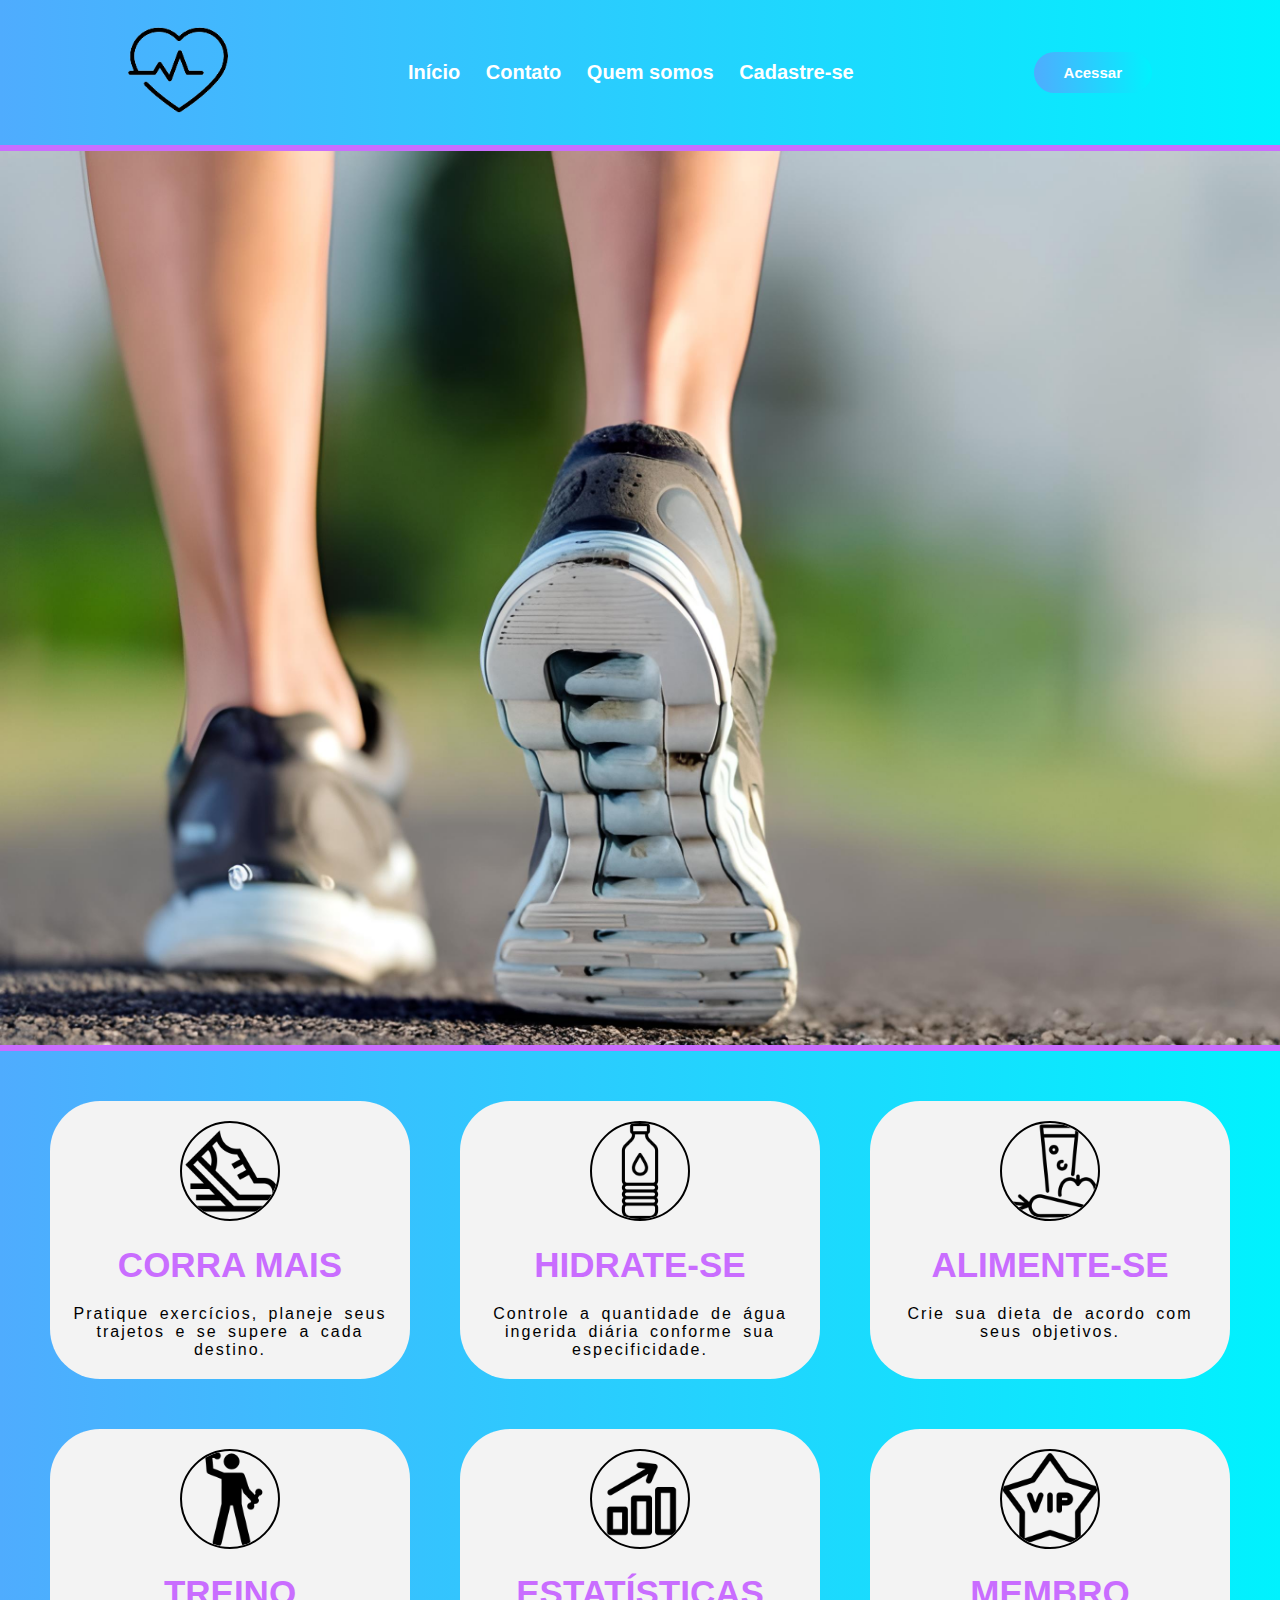
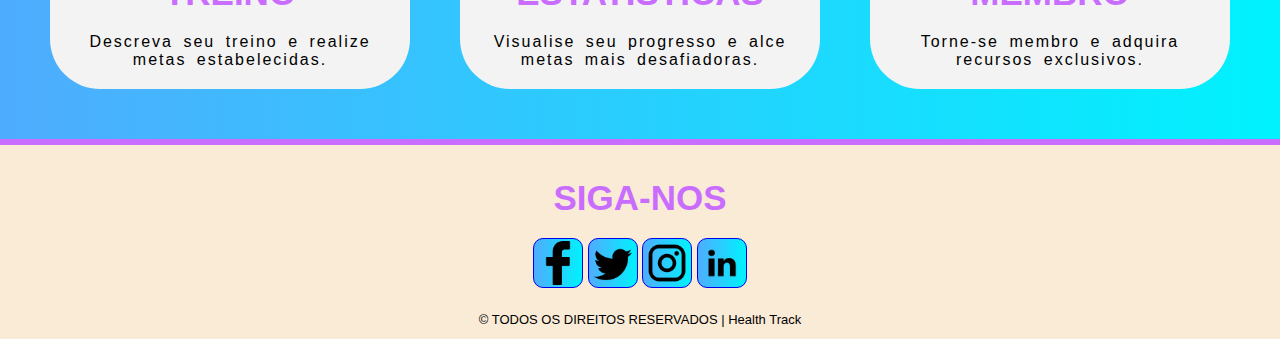
==== index.html @ e5e4f280 "make it better" ====
<!DOCTYPE html>
<html lang="pt-br">



<head>
  <meta charset="UTF-8">
  <meta http-equiv="X-UA-Compatible" content="IE=edge">
  <meta name="viewport" content="width=device-width, initial-scale=1.0">
  <title>Health Track</title>
  <link rel="icon" type="image/x-icon" href="/images/favicon.png">
  <link rel="stylesheet" href="static/estilos.css">

</head>

<body>

<!-- HEADER -->
  <div class="flex-container">
    <div class="flex-item">
      <a href="index.html"><img src="images/favicon.png" alt="Health Track" width="100px"></a>
    </div>
    <div class="flex-item">
      <ul>
        <li><a href="index.html">Início</a></li>
        <li><a href="#">Contato</a></li>
        <li><a href="somos.html">Quem somos</a></li>
        <li><a href="cadastrar.html">Cadastre-se</a></li>
      </ul>
    </div>
      <div>
        <a href="acessar.html"><button type="button">Acessar</button></a>
      </div>
  </div>

<!------------------------------------------------------------------------------->

<!-- MIDDLE -->

  <!-- IMG -->
  <div class="container"></div>

  <!-- CONTENT -->
  <div class="grid-container">

    <div class="grid-item">

      <div>
        <img src="images/tenis-de-corrida.png" alt="ok" width="100px">
      </div>

      <div>
        <h3>CORRA MAIS</h3>
      </div>

      <div>
        <p>Pratique exercícios, planeje seus trajetos e se supere a cada destino.</p>
      </div> 
    </div>

    <div class="grid-item">

      <div>
        <img src="images/garrafa-agua.png" alt="ok" width="100px">
      </div>

      <div>
        <h3>HIDRATE-SE</h3>
      </div>

      <div>
        <p>Controle a quantidade de água ingerida diária conforme sua especificidade.</p>
      </div>

    </div>

    <div class="grid-item">

      <div>
        <img src="images/alimento.png" alt="ok" width="100px">
      </div>

      <div>
        <h3>ALIMENTE-SE</h3>
      </div>

      <div>
        <p>Crie sua dieta de acordo com seus objetivos.</p>
      </div>

    </div>

    <div class="grid-item">

      <div>
        <img src="images/exercicio.png" alt="ok" width="100px">
      </div>

      <div>
        <h3>TREINO</h3>
      </div>

      <div>
        <p>Descreva seu treino e realize metas estabelecidas.</p>
      </div>

    </div>

    <div class="grid-item">

      <div>
        <img src="images/estatistica.png" alt="ok" width="100px">
      </div>

      <div>
        <h3>ESTATÍSTICAS</h3>
      </div>

      <div>
        <p>Visualise seu progresso e alce metas mais desafiadoras. </p>
      </div>

    </div>

    <div class="grid-item">

      <div>
        <img src="images/vip.png" alt="ok" width="100px">
      </div>

      <div>
        <h3>MEMBRO</h3>
      </div>

      <div>
        <p>Torne-se membro e adquira recursos exclusivos.</p>
      </div>

    </div>
  </div>

<!------------------------------------------------------------------------------->

<!-- FOOTER -->
  <div class="flex-footer">
    <div class="flex-footer-icons">
      <h3>SIGA-NOS</h3>
      <a href="#"><img src="images/icon-facebook.png" alt="facebook"></a>
      <a href="#"><img src="images/icon-twitter.png" alt="twitter"></a>
      <a href="#"><img src="images/icon-instagram.png" alt="instagram"></a>
      <a href="#"><img src="images/icon-linkedin.png" alt="linkedin"></a>
    </div>
    <p>© TODOS OS DIREITOS RESERVADOS | Health Track</p>
  </div>

</body>

</html>
---- static/estilos.css ----
body {
  background-image: linear-gradient(to right, #4facfe 0%, #00f2fe 100%);
  font-family: 'Roboto', sans-serif;
}

@import url(https://fonts.googleapis.com/css2?family=Roboto&display=swap);

* {
  margin: 0px;
  padding: 0px;
  box-sizing: border-box;
}


h2 {
text-transform: uppercase;
font-weight: 600;
text-align: center;
margin-bottom: 32px;
color: rgb(201, 109, 255);
margin-top: 32px;
}


/* HEADER */

.flex-container {
  display: flex;
  align-items: center;
  justify-content: space-between;
  padding-top: 20px;
  padding-bottom: 20px;
  padding-left: 10%;
  padding-right: 10%;
  border-bottom: 6px solid rgb(201, 109, 255);
}



.flex-item {
  font-family: Verdana, Geneva, Tahoma, sans-serif;
  font-size: 20px;

}

.flex-item img {
  transition: .4s;
}

.flex-item img:hover {
  transform: scale(1.3);
}

.flex-item ul li {
  list-style-type: none;
  display: inline-block;
}

.flex-item ul li a {
  color: rgb(255, 255, 255);
  text-decoration: none;
  font-weight: bold;
  margin: 10px;
  
}

.flex-item ul li a:hover {
  color: rgb(201, 109, 255);
  transition: .3s;
}

button {
  border: none;
  padding: 12px 30px;
  border-radius: 30px;
  color: rgb(255, 255, 255);
  font-weight: bold;
  font-size: 15px;
  transition: .4s;
  background-image: linear-gradient(to right, #4facfe 0%, #00f2fe 100%);
}

button:hover {
  transform: scale(1.3);
  cursor: pointer;
}


/* MIDDLE */

     /* IMG */
.container {
  max-width: 100%; 
  height: 900px;
  min-height: 300px;
  background-repeat: no-repeat;
  background-image: url("../images/exercicio-fisico.png");
  background-size: cover;
  border-bottom: 6px solid rgb(201, 109, 255);
}




      /* CONTENT */
.grid-container {
  display: grid;
  gap: 50px;
  grid-template-columns: repeat(auto-fill, minmax(320px, 1fr));
  margin-top: 50px;
  margin-left: 50px;
  margin-right: 50px;
  margin-bottom: 50px;
  
}

.grid-item {

  background: rgb(243, 243, 243);
  border-radius: 50px;
  display: flex;
  flex-direction: column;
  align-items: center;
  padding: 20px;
  transition: .4s;
}

.grid-item:hover {
  transform: scale(1.2);
  cursor: pointer;
  
}

.grid-item img {
  border-style: solid;
  border-width: 2px;
  border-radius: 50%;
}

.grid-item h3 {
  font-size: 35px;
  font-family: Verdana, Geneva, Tahoma, sans-serif;
  color: rgb(201, 109, 255);
  margin-top: 20px;
  margin-bottom: 20px;
}

.grid-item p {
  letter-spacing: 2px; word-spacing: 4px;
  text-align: center;
}


/* FOOTER */

.flex-footer {
  height: 200px;
  background-color: antiquewhite;
  display: flex;
  flex-direction: column;
  justify-content: center;
  align-items: center;
  font-family: Arial, Helvetica, sans-serif;
  border-top: 6px solid rgb(201, 109, 255);

}

.flex-footer div {
  padding: 20px;
}


.flex-footer-icons img {
  width: 50px;
  height: 50px;
  background-size: cover;
  background-position: center;
  border-style: solid;
  border-width: 1px;
  border-radius: 20%;
  padding: 2px;
  background-image: linear-gradient(to right, #4facfe 0%, #00f2fe 100%);
}

.flex-footer-icons h3 {
  font-size: 35px;
  font-family: Verdana, Geneva, Tahoma, sans-serif;
  color: rgb(201, 109, 255);
  margin-top: 20px;
  margin-bottom: 20px;
  text-align: center;
}

.flex-footer p {
  font-size: 13px;
  margin-bottom: 20px;
}


/* FORM LOGIN */ 

.form-login {
  font-weight: 400;
  margin: 50px;
  display: flex;
  justify-content: center;
  align-items: center;
  background-image: linear-gradient(to right, #4facfe 0%, #00f2fe 100%);
}

.flex-login {
  width: 500px;
  background-color: rgb(255, 255, 255);
  border-radius: 20%
}

.flex-login-top {
  padding: 40px 40px 20px; 
  position: relative;
  display: flex;
  flex-direction: column;
}


.flex-login-input {
  display: flex;
  align-items: center;
  margin-bottom: 32px;
}

.flex-login-input p {
  font-size: 13px;
  color: rgb(201, 109, 255);
}


.flex-login-inputt 
{
  display: flex;
  justify-content: flex-end;
  font-size: 13px;
  color: rgb(38, 0, 255);
  font-weight: 600;
  cursor: pointer;
  font-size: 13px;
}

.flex-login-input span {
  color: rgb(38, 0, 255);
  font-weight: 600;
  cursor: pointer;
  font-size: 13px;

}
.flex-login-input input {
  font-size: 14px;
  font-weight: 500;
  padding: 4px 0;
  width: 100%;
  border: none;
  border-bottom: 2px solid rgb(0, 0, 0);
  transition: 500ms ease all;
}

.flex-login-input input:focus{
  outline: none;
  box-shadow: 0 1px 0 0 #00f2fe;
  border-color: #4facfe;
}

.flex-login-input input[type="checkbox"]{
  width: 20px;
  height: 20px;
  margin-right: 20px;
}
.flex-login-input input[type="checkbox"]:focus{
  outline: none;
  box-shadow: none;
  border-color: none;
}


.flex-login-input button {
  border: none;
  padding: 12px 30px;
  margin-right: 20px;
  border-radius: 30px;
  color: rgb(255, 255, 255);
  font-weight: bold;
  font-size: 15px;
  transition: .4s;
  background-image: linear-gradient(to right, #4facfe 0%, #00f2fe 100%);
}

button:hover {
  transform: scale(1.3);
  cursor: pointer;
}

.flex-login-buttom {
  display: flex;
  flex-direction: column;
  align-items: center;
  padding: 0px 40px 40px ;
}

.flex-login-buttom h3 {
  font-weight: 600;
  font-size: 13px;
  align-items: center;
}

.flex-login-buttom ul {
  display: flex;
  list-style: none;
  justify-content: center;
  align-items: center;

}

.flex-login-buttom li {
  font-size: 50px;
  cursor: pointer;
  margin-top: 10px;
}

.flex-login-input a {
  text-decoration: none;
}


/* FORM CADASTRO */ 

.form-cadastro {
  font-weight: 400;
  margin: 50px;
  display: flex;
  justify-content: center;
  align-items: center;
  background-image: linear-gradient(to right, #4facfe 0%, #00f2fe 100%);
}


.cadastro-login {
    width: 500px;
    background-color: rgb(255, 255, 255);
    border-radius: 20%
}

.cadastro-top {
  padding: 40px 40px 20px; 
  position: relative;
  display: flex;
  flex-direction: column;
}


.cadastro-input {
  display: flex;
  margin-bottom: 32px;
}



.cadastro-input input {
  font-size: 14px;
  font-weight: 500;
  padding: 4px 0;
  width: 100%;
  border: none;
  border-bottom: 2px solid rgb(0, 0, 0);
  transition: 500ms ease all;
}
  
.cadastro-input input:focus{
  outline: none;
  box-shadow: 0 1px 0 0 #00f2fe;
  border-color: #4facfe;
}

.cadastro-input input[type="checkbox"]{
  width: 20px;
  height: 20px;
  margin-right: 20px;
}

.cadastro-input input[type="checkbox"]:focus{
  outline: none;
  box-shadow: none;
  border-color: none;
}
  
  
.cadastro-input button {
    border: none;
    padding: 12px 30px;
    margin-right: 20px;
    border-radius: 30px;
    color: rgb(255, 255, 255);
    font-weight: bold;
    font-size: 15px;
    transition: .4s;
    background-image: linear-gradient(to right, #4facfe 0%, #00f2fe 100%);
}
  
  button:hover {
    transform: scale(1.3);
    cursor: pointer;
}

.cadastro-input p {
  font-size: 19px;
  color: rgb(201, 109, 255);
}

.cadastro-input span {
  color: rgb(38, 0, 255);
  font-weight: 600;
  font-size: 15px;
}





/* QUEM SOMOS */

.somos {
  max-width: 960px;
  margin: 0 auto;
}


.somos-container {
  display: flex;
  flex-wrap: wrap;
  align-items: center;
  justify-content: center;
}

.somos-container-text {
  flex: 6 1 160px;
  margin-bottom: 32px;
  text-indent: 30px;
  line-height: 20px;
  padding: 0 10px;
  margin-right: 50px;
  letter-spacing: 1px;
  
}

.somos-container-img {
  flex: 1 1 35 0px;
  display: block;
  max-width: 100%;

}
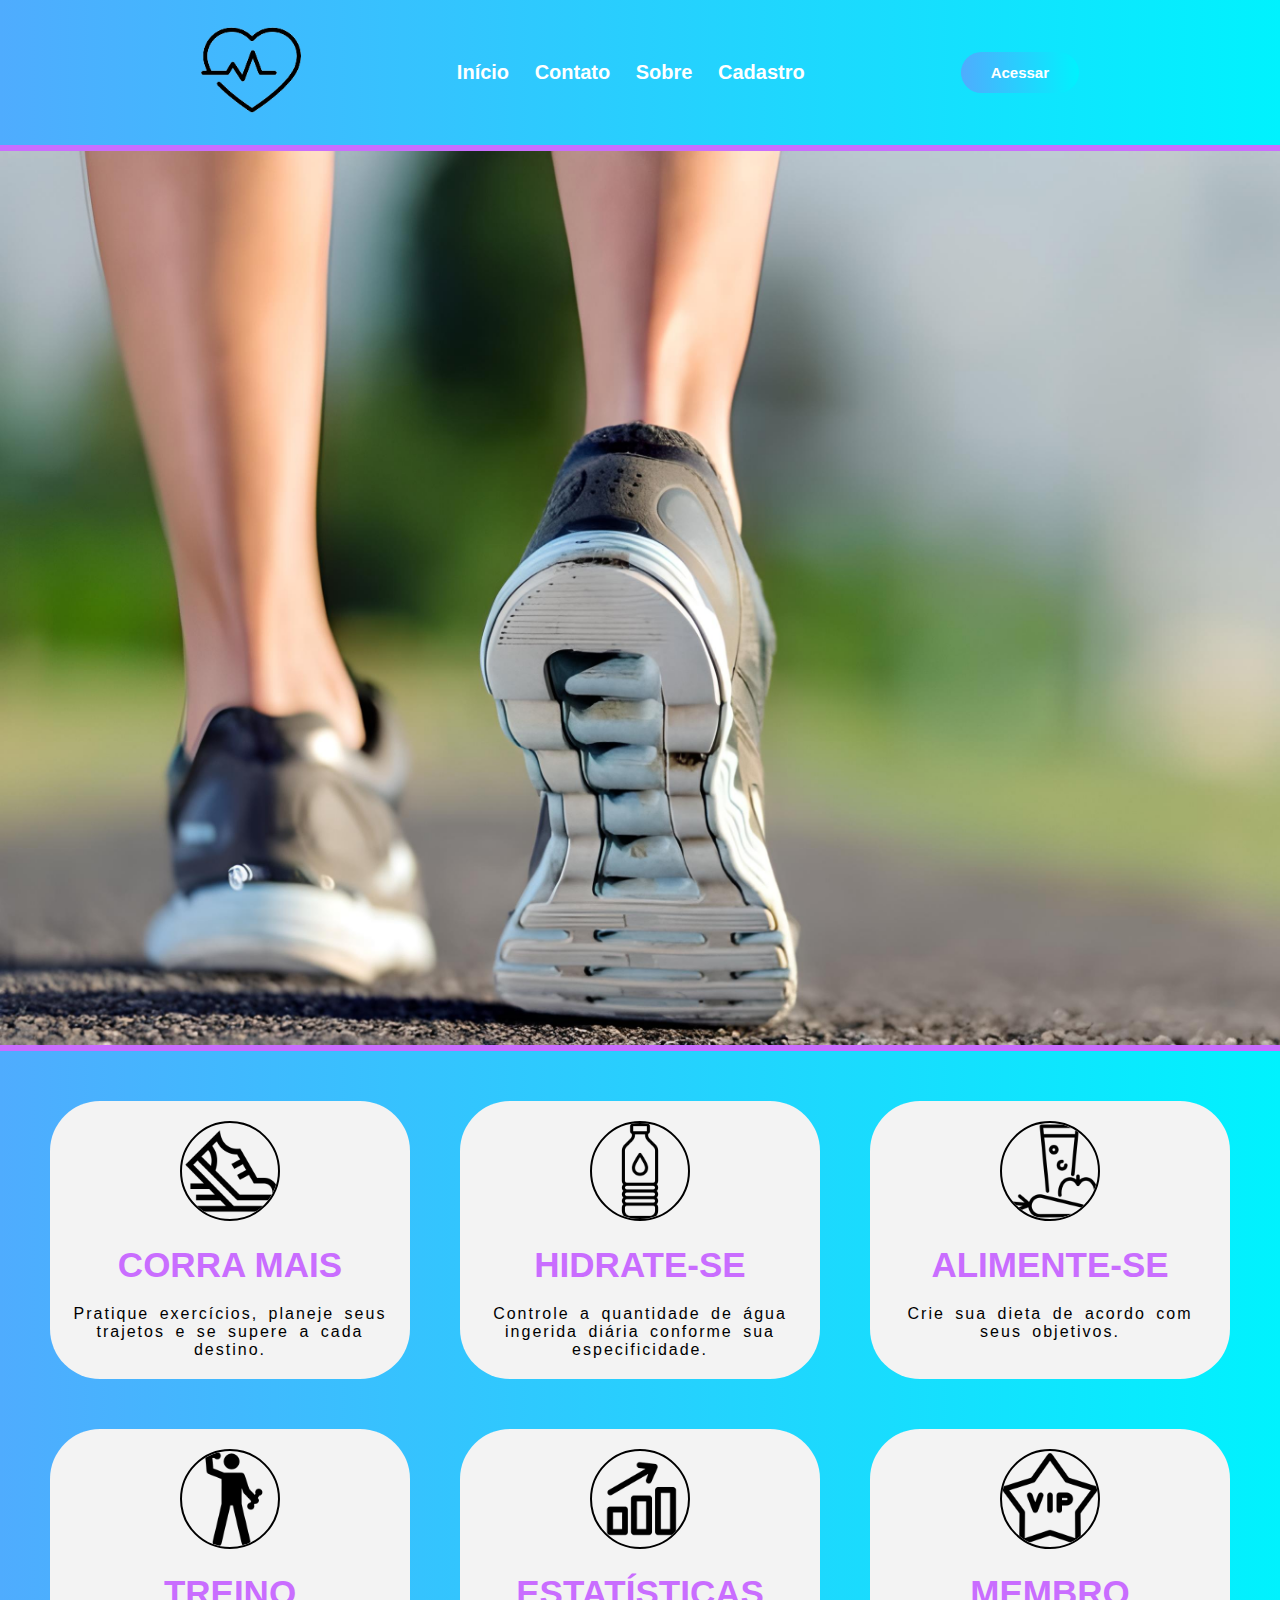
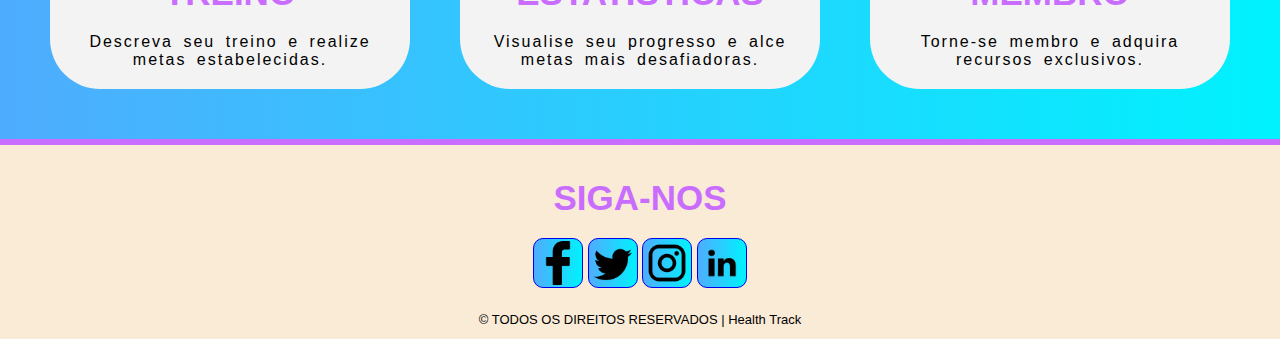
==== commit 4896437e: "atualizar1" ====
--- a/index.html
+++ b/index.html
@@ -19,22 +19,22 @@
 <body>
 
 <!-- HEADER -->
-  <div class="flex-container">
-    <div class="flex-item">
-      <a href="index.html"><img src="images/favicon.png" alt="Health Track" width="100px"></a>
+<div class="flex-container">
+  <div class="flex-item">
+    <a href="index.html"><img src="images/favicon.png" alt="Health Track" width="100px"></a>
+  </div>
+  <div class="flex-item">
+    <ul>
+      <li><a href="index.html">Início</a></li>
+      <li><a href="#">Contato</a></li>
+      <li><a href="somos.html">Sobre</a></li>
+      <li><a href="cadastrar.html">Cadastro</a></li>
+    </ul>
+  </div>
+    <div>
+      <a href="acessar.html"><button type="button">Acessar</button></a>
     </div>
-    <div class="flex-item">
-      <ul>
-        <li><a href="index.html">Início</a></li>
-        <li><a href="#">Contato</a></li>
-        <li><a href="somos.html">Quem somos</a></li>
-        <li><a href="cadastrar.html">Cadastre-se</a></li>
-      </ul>
-    </div>
-      <div>
-        <a href="acessar.html"><button type="button">Acessar</button></a>
-      </div>
-  </div>
+</div>
 
 <!------------------------------------------------------------------------------->
 
--- a/static/estilos.css
+++ b/static/estilos.css
@@ -27,12 +27,13 @@
 .flex-container {
   display: flex;
   align-items: center;
-  justify-content: space-between;
+  justify-content: space-around;
   padding-top: 20px;
   padding-bottom: 20px;
   padding-left: 10%;
   padding-right: 10%;
   border-bottom: 6px solid rgb(201, 109, 255);
+
 }
 
 
@@ -40,7 +41,6 @@
 .flex-item {
   font-family: Verdana, Geneva, Tahoma, sans-serif;
   font-size: 20px;
-
 }
 
 .flex-item img {
@@ -439,7 +439,7 @@
 }
 
 .somos-container-text {
-  flex: 6 1 160px;
+  flex: 6 1 50px;
   margin-bottom: 32px;
   text-indent: 30px;
   line-height: 20px;
@@ -452,7 +452,6 @@
 .somos-container-img {
   flex: 1 1 35 0px;
   display: block;
-  max-width: 100%;
-
-}
-
+
+}
+
